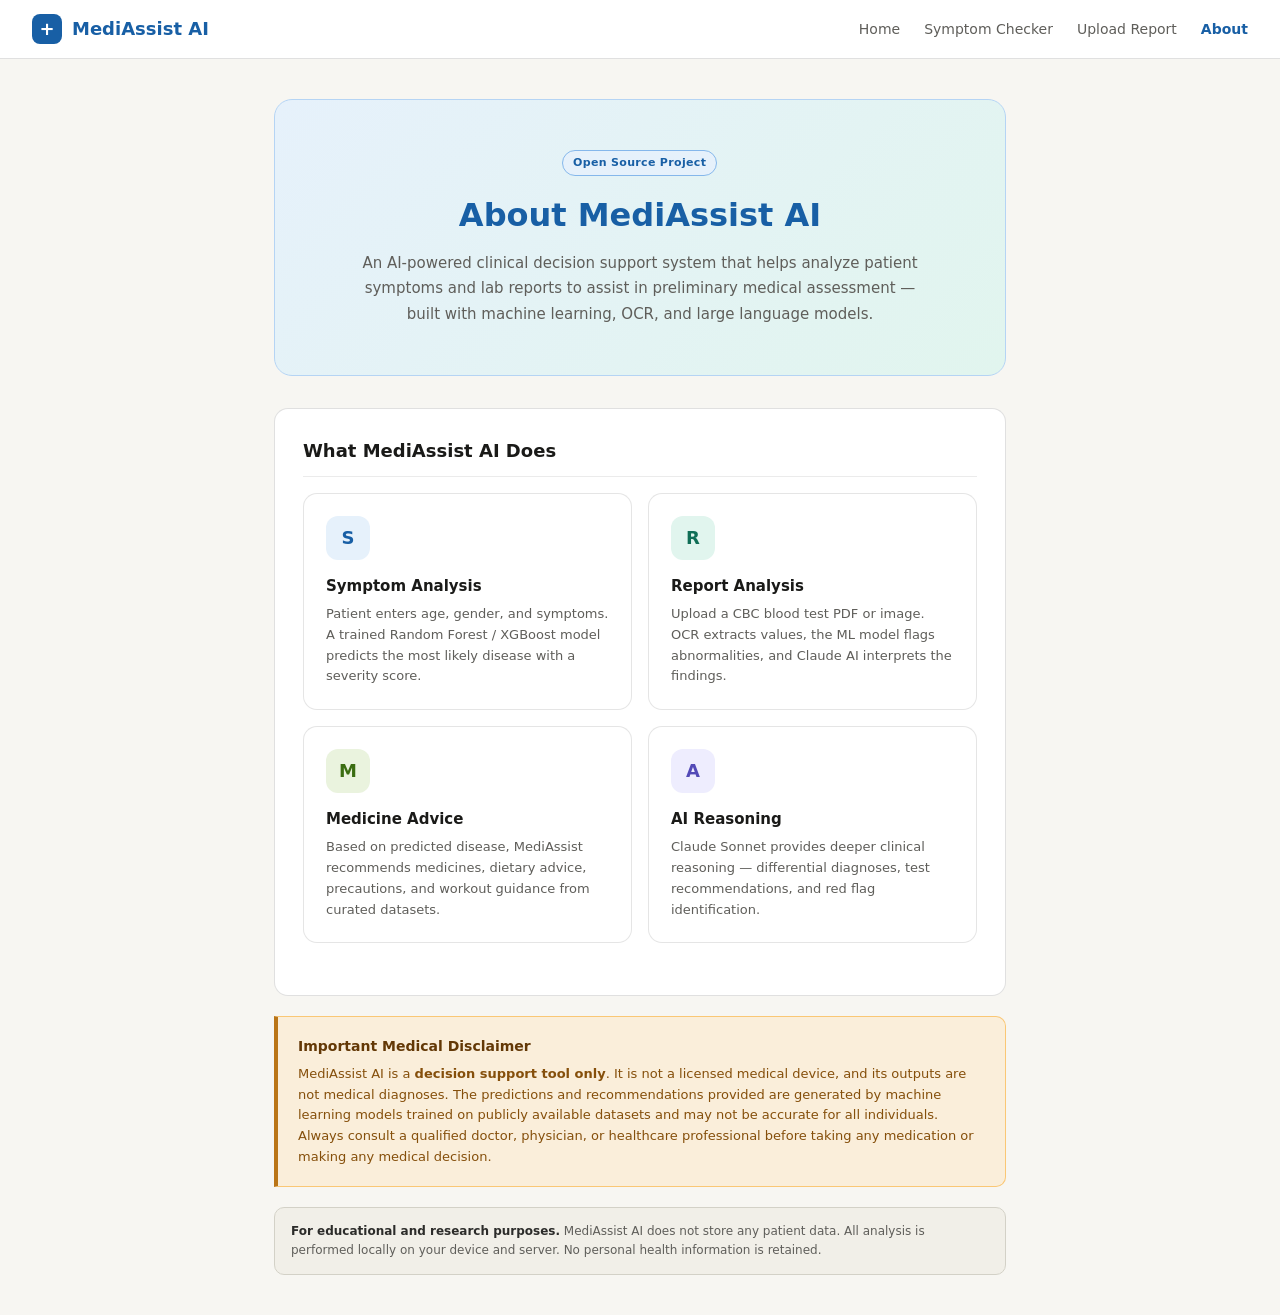
==== frontend/about.html @ 74eca9a7 "clean initial commit" ====
<!DOCTYPE html>
<html lang="en">
<head>
  <meta charset="UTF-8">
  <meta name="viewport" content="width=device-width, initial-scale=1.0">
  <title>About — MediAssist AI</title>
  <link rel="stylesheet" href="css/style.css">
  <link rel="stylesheet" href="css/components.css">
  <link rel="stylesheet" href="css/animations.css">
  <style>
    .hero-about {
      background: linear-gradient(135deg, #E6F1FB 0%, #E1F5EE 100%);
      border-radius: 18px;
      padding: 48px 36px;
      text-align: center;
      margin-bottom: 32px;
      border: 0.5px solid #B5D4F4;
    }
    .hero-about h1 { font-size: 32px; font-weight: 700; color: #185FA5; margin-bottom: 10px; }
    .hero-about p  { font-size: 15px; color: #5F5E5A; max-width: 560px; margin: 0 auto; line-height: 1.7; }
    .tech-stack {
      display: flex;
      flex-wrap: wrap;
      gap: 8px;
      margin-top: 12px;
    }
    .tech-pill {
      padding: 5px 14px;
      border-radius: 20px;
      font-size: 12px;
      font-weight: 500;
      border: 0.5px solid;
    }
    .pill-blue   { background: #E6F1FB; color: #185FA5; border-color: #85B7EB; }
    .pill-green  { background: #EAF3DE; color: #3B6D11; border-color: #97C459; }
    .pill-teal   { background: #E1F5EE; color: #0F6E56; border-color: #5DCAA5; }
    .pill-amber  { background: #FAEEDA; color: #854F0B; border-color: #FAC775; }
    .pill-purple { background: #EEEDFE; color: #534AB7; border-color: #AFA9EC; }
    .section-heading {
      font-size: 18px;
      font-weight: 700;
      color: #1a1a18;
      margin-bottom: 16px;
      padding-bottom: 10px;
      border-bottom: 0.5px solid rgba(0,0,0,0.08);
    }
    .flow-step {
      display: flex;
      gap: 16px;
      align-items: flex-start;
      padding: 16px 0;
      border-bottom: 0.5px solid rgba(0,0,0,0.06);
    }
    .flow-step:last-child { border-bottom: none; }
    .flow-num {
      width: 32px;
      height: 32px;
      border-radius: 50%;
      background: #185FA5;
      color: #fff;
      display: flex;
      align-items: center;
      justify-content: center;
      font-size: 13px;
      font-weight: 700;
      flex-shrink: 0;
    }
    .flow-content h4 { font-size: 14px; font-weight: 600; margin-bottom: 3px; color: #1a1a18; }
    .flow-content p  { font-size: 13px; color: #5F5E5A; line-height: 1.5; }
    .dataset-row {
      display: flex;
      align-items: center;
      justify-content: space-between;
      padding: 10px 0;
      border-bottom: 0.5px solid rgba(0,0,0,0.06);
      font-size: 13px;
    }
    .dataset-row:last-child { border-bottom: none; }
    .dataset-name { font-weight: 500; color: #1a1a18; }
    .dataset-use  { color: #5F5E5A; }
    .warning-banner {
      background: #FAEEDA;
      border: 0.5px solid #FAC775;
      border-left: 4px solid #BA7517;
      border-radius: 0 10px 10px 0;
      padding: 18px 20px;
      margin-bottom: 16px;
    }
    .warning-banner h4 { font-size: 14px; font-weight: 600; color: #633806; margin-bottom: 6px; }
    .warning-banner p  { font-size: 13px; color: #854F0B; line-height: 1.6; }
    @media (max-width: 540px) {
      .hero-about { padding: 32px 20px; }
      .hero-about h1 { font-size: 24px; }
    }
  </style>
</head>
<body>

  <!-- NAVBAR -->
  <nav class="navbar">
    <div class="nav-brand">
      <span class="brand-icon">+</span>
      <span class="brand-name">MediAssist AI</span>
    </div>
    <div class="nav-links">
      <a href="index.html">Home</a>
      <a href="symptom_checker.html">Symptom Checker</a>
      <a href="report_upload.html">Upload Report</a>
      <a href="about.html" class="active">About</a>
    </div>
  </nav>

  <div class="page-container">

    <!-- HERO -->
    <div class="hero-about">
      <span class="badge badge-info" style="margin-bottom:14px">Open Source Project</span>
      <h1>About MediAssist AI</h1>
      <p>
        An AI-powered clinical decision support system that helps analyze patient symptoms
        and lab reports to assist in preliminary medical assessment — built with
        machine learning, OCR, and large language models.
      </p>
    </div>

    <!-- WHAT IT DOES -->
    <div class="card">
      <p class="section-heading">What MediAssist AI Does</p>
      <div class="info-grid">
        <div class="info-card">
          <div class="info-card-icon icon-blue" style="background:#E6F1FB;color:#185FA5">S</div>
          <h3>Symptom Analysis</h3>
          <p>Patient enters age, gender, and symptoms. A trained Random Forest / XGBoost model predicts the most likely disease with a severity score.</p>
        </div>
        <div class="info-card">
          <div class="info-card-icon icon-teal" style="background:#E1F5EE;color:#0F6E56">R</div>
          <h3>Report Analysis</h3>
          <p>Upload a CBC blood test PDF or image. OCR extracts values, the ML model flags abnormalities, and Claude AI interprets the findings.</p>
        </div>
        <div class="info-card">
          <div class="info-card-icon icon-green" style="background:#EAF3DE;color:#3B6D11">M</div>
          <h3>Medicine Advice</h3>
          <p>Based on predicted disease, MediAssist recommends medicines, dietary advice, precautions, and workout guidance from curated datasets.</p>
        </div>
        <div class="info-card">
          <div class="info-card-icon icon-purple" style="background:#EEEDFE;color:#534AB7">A</div>
          <h3>AI Reasoning</h3>
          <p>Claude Sonnet provides deeper clinical reasoning — differential diagnoses, test recommendations, and red flag identification.</p>
        </div>
      </div>
    </div>

    <!-- MEDICAL DISCLAIMER -->
    <div class="warning-banner">
      <h4>Important Medical Disclaimer</h4>
      <p>
        MediAssist AI is a <strong>decision support tool only</strong>. It is not a licensed medical device,
        and its outputs are not medical diagnoses. The predictions and recommendations provided are
        generated by machine learning models trained on publicly available datasets and may not be
        accurate for all individuals. Always consult a qualified doctor, physician, or healthcare
        professional before taking any medication or making any medical decision.
      </p>
    </div>

    <div class="disclaimer-box">
      <strong>For educational and research purposes.</strong> MediAssist AI does not store any patient data.
      All analysis is performed locally on your device and server. No personal health information is retained.
    </div>

  </div>

  <script src="js/utils.js"></script>

</body>
</html>
---- frontend/css/style.css ----
*, *::before, *::after { box-sizing: border-box; margin: 0; padding: 0; }

:root {
  --primary:   #185FA5;
  --primary-light: #E6F1FB;
  --teal:      #0F6E56;
  --teal-light:#E1F5EE;
  --green:     #3B6D11;
  --green-light:#EAF3DE;
  --danger:    #A32D2D;
  --warning:   #BA7517;
  --text:      #1a1a18;
  --text-muted:#5f5e5a;
  --border:    rgba(0,0,0,0.12);
  --bg:        #ffffff;
  --bg-secondary: #f7f6f2;
  --radius:    10px;
  --radius-lg: 14px;
}

.nav-links a.active {
  color: var(--primary);
  font-weight: 600;
}

body { font-family: system-ui, -apple-system, sans-serif; color: var(--text); background: var(--bg-secondary); line-height: 1.6; }

/* NAVBAR */
.navbar { display:flex; align-items:center; justify-content:space-between; padding: 14px 32px; background: var(--bg); border-bottom: 0.5px solid var(--border); }
.nav-brand { display:flex; align-items:center; gap:10px; font-size:18px; font-weight:600; color:var(--primary); }
.brand-icon { background:var(--primary); color:#fff; width:30px; height:30px; border-radius:8px; display:flex; align-items:center; justify-content:center; font-size:18px; font-weight:700; }
.nav-links { display:flex; gap:24px; }
.nav-links a { text-decoration:none; color:var(--text-muted); font-size:14px; transition:color .2s; }
.nav-links a:hover { color:var(--primary); }

/* HERO */
.hero { max-width:1100px; margin:0 auto; padding:60px 32px; }
.hero-content { text-align:center; margin-bottom:48px; }
.hero-badge { background:var(--primary-light); color:var(--primary); font-size:12px; font-weight:600; padding:4px 14px; border-radius:20px; letter-spacing:.04em; }
.hero-content h1 { font-size:42px; font-weight:700; margin:16px 0 12px; color:var(--primary); }
.hero-sub { font-size:18px; color:var(--text-muted); margin-bottom:32px; line-height:1.7; }
.hero-actions { display:flex; gap:14px; justify-content:center; margin-bottom:16px; }
.disclaimer-note { font-size:12px; color:var(--text-muted); }

/* BUTTONS */
.btn { padding:12px 28px; border-radius:var(--radius); font-size:15px; font-weight:500; cursor:pointer; text-decoration:none; transition:all .2s; display:inline-block; }
.btn-primary { background:var(--primary); color:#fff; border:none; }
.btn-primary:hover { background:#0c447c; }
.btn-outline { background:transparent; color:var(--primary); border:1.5px solid var(--primary); }
.btn-outline:hover { background:var(--primary-light); }

/* FEATURE CARDS */
.feature-cards { display:grid; grid-template-columns: repeat(auto-fit, minmax(280px,1fr)); gap:20px; }
.feature-card { background:var(--bg); border:0.5px solid var(--border); border-radius:var(--radius-lg); padding:24px; }
.feature-icon { width:44px; height:44px; border-radius:10px; display:flex; align-items:center; justify-content:center; font-size:20px; font-weight:700; margin-bottom:14px; }
.feature-icon.teal  { background:var(--teal-light);  color:var(--teal); }
.feature-icon.blue  { background:var(--primary-light); color:var(--primary); }
.feature-icon.green { background:var(--green-light); color:var(--green); }
.feature-card h3 { font-size:16px; font-weight:600; margin-bottom:6px; }
.feature-card p  { font-size:14px; color:var(--text-muted); }

/* FORM STYLES */
.page-container { max-width:780px; margin:0 auto; padding:40px 24px; }
.page-title { font-size:26px; font-weight:700; color:var(--primary); margin-bottom:6px; }
.page-sub { font-size:14px; color:var(--text-muted); margin-bottom:32px; }
.card { background:var(--bg); border:0.5px solid var(--border); border-radius:var(--radius-lg); padding:28px; margin-bottom:20px; }
.form-group { margin-bottom:20px; }
.form-group label { display:block; font-size:14px; font-weight:500; margin-bottom:6px; }
.form-control { width:100%; padding:10px 14px; border:0.5px solid var(--border); border-radius:var(--radius); font-size:14px; background:var(--bg); color:var(--text); }
.form-control:focus { outline:none; border-color:var(--primary); box-shadow:0 0 0 3px rgba(24,95,165,0.1); }

/* SYMPTOM TAGS */
.symptom-tags { display:flex; flex-wrap:wrap; gap:8px; margin-top:8px; }
.symptom-tag { padding:6px 14px; border-radius:20px; border:0.5px solid var(--border); font-size:13px; cursor:pointer; background:var(--bg); color:var(--text-muted); transition:all .15s; }
.symptom-tag.selected { background:var(--primary); color:#fff; border-color:var(--primary); }
.symptom-tag:hover:not(.selected) { border-color:var(--primary); color:var(--primary); }

/* LOADING */
.loading-overlay { display:none; text-align:center; padding:40px; }
.loading-overlay.active { display:block; }
.spinner { width:40px; height:40px; border:3px solid var(--border); border-top-color:var(--primary); border-radius:50%; animation:spin .8s linear infinite; margin:0 auto 16px; }
@keyframes spin { to { transform:rotate(360deg); } }
---- frontend/css/components.css ----
/* ═══════════════════════════════════════════
   MediAssist AI — components.css
   Reusable UI components
═══════════════════════════════════════════ */

/* ── BADGES / STATUS PILLS ─────────────────── */
.badge {
  display: inline-flex;
  align-items: center;
  gap: 4px;
  padding: 3px 10px;
  border-radius: 20px;
  font-size: 11px;
  font-weight: 600;
  letter-spacing: 0.03em;
  white-space: nowrap;
}
.badge-high    { background: #FCEBEB; color: #A32D2D; border: 0.5px solid #F09595; }
.badge-medium  { background: #FAEEDA; color: #854F0B; border: 0.5px solid #FAC775; }
.badge-low     { background: #EAF3DE; color: #3B6D11; border: 0.5px solid #97C459; }
.badge-info    { background: #E6F1FB; color: #185FA5; border: 0.5px solid #85B7EB; }
.badge-neutral { background: #F1EFE8; color: #5F5E5A; border: 0.5px solid #B4B2A9; }
.badge-success { background: #E1F5EE; color: #0F6E56; border: 0.5px solid #5DCAA5; }

/* ── ALERT BOXES ───────────────────────────── */
.alert {
  padding: 14px 16px;
  border-radius: 10px;
  font-size: 14px;
  display: flex;
  align-items: flex-start;
  gap: 10px;
  margin-bottom: 16px;
}
.alert-icon { font-size: 16px; flex-shrink: 0; margin-top: 1px; }
.alert-danger  { background: #FCEBEB; border: 0.5px solid #F7C1C1; color: #791F1F; }
.alert-warning { background: #FAEEDA; border: 0.5px solid #FAC775; color: #633806; }
.alert-success { background: #E1F5EE; border: 0.5px solid #9FE1CB; color: #085041; }
.alert-info    { background: #E6F1FB; border: 0.5px solid #B5D4F4; color: #0C447C; }

/* ── RESULT CARDS ──────────────────────────── */
.result-card {
  background: #ffffff;
  border: 0.5px solid rgba(0,0,0,0.1);
  border-radius: 14px;
  padding: 22px 24px;
  margin-bottom: 16px;
}
.result-card-header {
  display: flex;
  align-items: center;
  justify-content: space-between;
  margin-bottom: 16px;
  padding-bottom: 12px;
  border-bottom: 0.5px solid rgba(0,0,0,0.08);
}
.result-card-title {
  font-size: 15px;
  font-weight: 600;
  color: #185FA5;
  display: flex;
  align-items: center;
  gap: 8px;
}
.result-card-icon {
  width: 28px;
  height: 28px;
  border-radius: 7px;
  display: flex;
  align-items: center;
  justify-content: center;
  font-size: 13px;
  font-weight: 700;
}
.icon-blue   { background: #E6F1FB; color: #185FA5; }
.icon-teal   { background: #E1F5EE; color: #0F6E56; }
.icon-green  { background: #EAF3DE; color: #3B6D11; }
.icon-amber  { background: #FAEEDA; color: #854F0B; }
.icon-red    { background: #FCEBEB; color: #A32D2D; }
.icon-purple { background: #EEEDFE; color: #534AB7; }

/* ── LIST ITEMS ────────────────────────────── */
.result-list {
  list-style: none;
  padding: 0;
  margin: 0;
}
.result-list li {
  padding: 8px 0;
  font-size: 14px;
  color: #2C2C2A;
  border-bottom: 0.5px solid rgba(0,0,0,0.06);
  display: flex;
  align-items: flex-start;
  gap: 8px;
  line-height: 1.5;
}
.result-list li:last-child { border-bottom: none; }
.list-dot {
  width: 6px;
  height: 6px;
  border-radius: 50%;
  background: #185FA5;
  flex-shrink: 0;
  margin-top: 6px;
}
.list-dot.teal   { background: #0F6E56; }
.list-dot.green  { background: #3B6D11; }
.list-dot.amber  { background: #854F0B; }
.list-dot.red    { background: #A32D2D; }

/* ── DISEASE PREDICTION CARD ───────────────── */
.prediction-main {
  display: flex;
  align-items: center;
  justify-content: space-between;
  background: linear-gradient(135deg, #E6F1FB 0%, #EAF3DE 100%);
  border-radius: 12px;
  padding: 18px 20px;
  margin-bottom: 14px;
  border: 0.5px solid #B5D4F4;
}
.prediction-name {
  font-size: 22px;
  font-weight: 700;
  color: #185FA5;
}
.prediction-score {
  text-align: right;
}
.prediction-score .score-num {
  font-size: 28px;
  font-weight: 700;
  color: #0F6E56;
}
.prediction-score .score-label {
  font-size: 11px;
  color: #5F5E5A;
}

/* ── TOP-3 CONFIDENCE BARS ─────────────────── */
.confidence-list { margin-top: 8px; }
.confidence-item {
  display: flex;
  align-items: center;
  gap: 10px;
  margin-bottom: 8px;
  font-size: 13px;
}
.confidence-label { width: 160px; flex-shrink: 0; color: #2C2C2A; }
.confidence-bar-track {
  flex: 1;
  height: 6px;
  background: rgba(0,0,0,0.08);
  border-radius: 3px;
  overflow: hidden;
}
.confidence-bar-fill {
  height: 100%;
  border-radius: 3px;
  background: #185FA5;
  transition: width 1s ease;
}
.confidence-pct { width: 40px; text-align: right; color: #5F5E5A; font-size: 12px; }

/* ── CBC PARAMETER TABLE ───────────────────── */
.cbc-table {
  width: 100%;
  border-collapse: collapse;
  font-size: 13px;
}
.cbc-table th {
  text-align: left;
  padding: 8px 12px;
  background: #F1EFE8;
  color: #5F5E5A;
  font-weight: 500;
  font-size: 12px;
  text-transform: uppercase;
  letter-spacing: 0.04em;
}
.cbc-table th:first-child { border-radius: 8px 0 0 8px; }
.cbc-table th:last-child  { border-radius: 0 8px 8px 0; }
.cbc-table td {
  padding: 10px 12px;
  border-bottom: 0.5px solid rgba(0,0,0,0.06);
  color: #2C2C2A;
}
.cbc-table tr:last-child td { border-bottom: none; }
.cbc-status-high   { color: #A32D2D; font-weight: 600; }
.cbc-status-low    { color: #854F0B; font-weight: 600; }
.cbc-status-normal { color: #0F6E56; }

/* ── STEP INDICATOR ────────────────────────── */
.step-indicator {
  display: flex;
  align-items: center;
  margin-bottom: 32px;
}
.step {
  display: flex;
  align-items: center;
  gap: 8px;
  flex: 1;
}
.step-circle {
  width: 30px;
  height: 30px;
  border-radius: 50%;
  border: 2px solid rgba(0,0,0,0.12);
  display: flex;
  align-items: center;
  justify-content: center;
  font-size: 13px;
  font-weight: 600;
  color: #B4B2A9;
  flex-shrink: 0;
  transition: all 0.3s;
}
.step-circle.active {
  background: #185FA5;
  border-color: #185FA5;
  color: #fff;
}
.step-circle.done {
  background: #0F6E56;
  border-color: #0F6E56;
  color: #fff;
}
.step-label { font-size: 12px; color: #B4B2A9; font-weight: 500; }
.step-label.active { color: #185FA5; }
.step-label.done   { color: #0F6E56; }
.step-line {
  flex: 1;
  height: 1px;
  background: rgba(0,0,0,0.1);
  margin: 0 8px;
}

/* ── FILE UPLOAD ZONE ──────────────────────── */
.upload-zone {
  border: 2px dashed rgba(0,0,0,0.15);
  border-radius: 14px;
  padding: 48px 24px;
  text-align: center;
  cursor: pointer;
  transition: all 0.25s;
  background: #fafafa;
  position: relative;
}
.upload-zone:hover,
.upload-zone.dragover {
  border-color: #185FA5;
  background: #E6F1FB;
}
.upload-zone.has-file {
  border-color: #0F6E56;
  background: #E1F5EE;
}
.upload-icon {
  width: 56px;
  height: 56px;
  border-radius: 14px;
  background: #E6F1FB;
  margin: 0 auto 16px;
  display: flex;
  align-items: center;
  justify-content: center;
}
.upload-icon svg { width: 26px; height: 26px; stroke: #185FA5; fill: none; stroke-width: 1.8; }
.upload-title    { font-size: 16px; font-weight: 600; color: #1a1a18; margin-bottom: 6px; }
.upload-sub      { font-size: 13px; color: #5F5E5A; margin-bottom: 16px; }
.upload-formats  { font-size: 11px; color: #B4B2A9; }
.upload-btn {
  display: inline-block;
  padding: 8px 20px;
  background: #185FA5;
  color: #fff;
  border-radius: 8px;
  font-size: 13px;
  font-weight: 500;
  margin-bottom: 12px;
  cursor: pointer;
  transition: background 0.2s;
}
.upload-btn:hover { background: #0c447c; }
.upload-hidden { display: none; }

/* ── FILE PREVIEW ──────────────────────────── */
.file-preview {
  display: none;
  align-items: center;
  gap: 12px;
  background: #fff;
  border: 0.5px solid rgba(0,0,0,0.1);
  border-radius: 10px;
  padding: 12px 16px;
  margin-top: 16px;
}
.file-preview.visible { display: flex; }
.file-preview-icon {
  width: 38px;
  height: 38px;
  border-radius: 8px;
  background: #FAEEDA;
  display: flex;
  align-items: center;
  justify-content: center;
  font-size: 18px;
  flex-shrink: 0;
}
.file-preview-info { flex: 1; }
.file-preview-name { font-size: 13px; font-weight: 500; color: #1a1a18; }
.file-preview-size { font-size: 12px; color: #5F5E5A; }
.file-remove {
  background: none;
  border: none;
  cursor: pointer;
  color: #B4B2A9;
  font-size: 18px;
  padding: 4px;
  border-radius: 4px;
  transition: color 0.2s;
}
.file-remove:hover { color: #A32D2D; }

/* ── DISCLAIMER BOX ────────────────────────── */
.disclaimer-box {
  background: #F1EFE8;
  border: 0.5px solid #D3D1C7;
  border-radius: 10px;
  padding: 14px 16px;
  font-size: 12px;
  color: #5F5E5A;
  line-height: 1.6;
  margin-top: 20px;
}
.disclaimer-box strong { color: #2C2C2A; }

/* ── PROGRESS BAR ──────────────────────────── */
.progress-bar-track {
  width: 100%;
  height: 4px;
  background: rgba(0,0,0,0.08);
  border-radius: 2px;
  overflow: hidden;
  margin-top: 8px;
}
.progress-bar-fill {
  height: 100%;
  background: #185FA5;
  border-radius: 2px;
  transition: width 0.4s ease;
}

/* ── TEAM / INFO CARDS (About page) ────────── */
.info-grid {
  display: grid;
  grid-template-columns: repeat(auto-fit, minmax(240px, 1fr));
  gap: 16px;
  margin-bottom: 24px;
}
.info-card {
  background: #fff;
  border: 0.5px solid rgba(0,0,0,0.1);
  border-radius: 14px;
  padding: 22px;
}
.info-card-icon {
  width: 44px;
  height: 44px;
  border-radius: 12px;
  display: flex;
  align-items: center;
  justify-content: center;
  font-size: 18px;
  font-weight: 700;
  margin-bottom: 14px;
}
.info-card h3 { font-size: 15px; font-weight: 600; margin-bottom: 6px; color: #1a1a18; }
.info-card p  { font-size: 13px; color: #5F5E5A; line-height: 1.6; }

/* ── DIVIDER ───────────────────────────────── */
.divider {
  border: none;
  border-top: 0.5px solid rgba(0,0,0,0.08);
  margin: 24px 0;
}

/* ── SKELETON LOADER ───────────────────────── */
.skeleton {
  background: linear-gradient(90deg, #f0ede8 25%, #e8e5e0 50%, #f0ede8 75%);
  background-size: 200% 100%;
  animation: shimmer 1.4s infinite;
  border-radius: 6px;
}
@keyframes shimmer {
  0%   { background-position: 200% 0; }
  100% { background-position: -200% 0; }
}

/* ── TOOLTIP ───────────────────────────────── */
.tooltip-wrap { position: relative; display: inline-block; }
.tooltip-wrap .tooltip-text {
  visibility: hidden;
  opacity: 0;
  background: #2C2C2A;
  color: #fff;
  font-size: 12px;
  padding: 5px 10px;
  border-radius: 6px;
  position: absolute;
  bottom: 130%;
  left: 50%;
  transform: translateX(-50%);
  white-space: nowrap;
  transition: opacity 0.2s;
  pointer-events: none;
  z-index: 10;
}
.tooltip-wrap:hover .tooltip-text {
  visibility: visible;
  opacity: 1;
}

/* ── RESPONSIVE ────────────────────────────── */
@media (max-width: 600px) {
  .prediction-main { flex-direction: column; gap: 12px; align-items: flex-start; }
  .step-label { display: none; }
  .info-grid { grid-template-columns: 1fr; }
}

.footer {
  text-align: center;
  padding: 16px;
  font-size: 12px;
  color: var(--text-muted);
  background: var(--bg);
  border-top: 0.5px solid var(--border);
  margin-top: 20px;
}
---- frontend/css/animations.css ----
/* ═══════════════════════════════════════════
   MediAssist AI — animations.css
   All keyframes, transitions & motion effects
═══════════════════════════════════════════ */

/* ── PAGE ENTRY ANIMATIONS ──────────────────────────────── */

@keyframes fadeIn {
  from { opacity: 0; }
  to   { opacity: 1; }
}

@keyframes fadeInUp {
  from { opacity: 0; transform: translateY(20px); }
  to   { opacity: 1; transform: translateY(0); }
}

@keyframes fadeInDown {
  from { opacity: 0; transform: translateY(-20px); }
  to   { opacity: 1; transform: translateY(0); }
}

@keyframes fadeInLeft {
  from { opacity: 0; transform: translateX(-20px); }
  to   { opacity: 1; transform: translateX(0); }
}

@keyframes fadeInRight {
  from { opacity: 0; transform: translateX(20px); }
  to   { opacity: 1; transform: translateX(0); }
}

@keyframes scaleIn {
  from { opacity: 0; transform: scale(0.92); }
  to   { opacity: 1; transform: scale(1); }
}

/* ── UTILITY ANIMATION CLASSES ──────────────────────────── */

.anim-fade-in {
  animation: fadeIn 0.4s ease forwards;
}

.anim-fade-up {
  animation: fadeInUp 0.45s ease forwards;
}

.anim-fade-down {
  animation: fadeInDown 0.45s ease forwards;
}

.anim-scale-in {
  animation: scaleIn 0.35s ease forwards;
}

/* Staggered children — add to parent, children animate one by one */
.stagger-children > * {
  opacity: 0;
  animation: fadeInUp 0.4s ease forwards;
}
.stagger-children > *:nth-child(1) { animation-delay: 0.05s; }
.stagger-children > *:nth-child(2) { animation-delay: 0.12s; }
.stagger-children > *:nth-child(3) { animation-delay: 0.19s; }
.stagger-children > *:nth-child(4) { animation-delay: 0.26s; }
.stagger-children > *:nth-child(5) { animation-delay: 0.33s; }
.stagger-children > *:nth-child(6) { animation-delay: 0.40s; }

/* ── PAGE LOAD — auto animate main content ──────────────── */

.page-container {
  animation: fadeInUp 0.5s ease forwards;
}

.navbar {
  animation: fadeInDown 0.4s ease forwards;
}

.card {
  animation: fadeInUp 0.4s ease forwards;
}

/* ── LOADING SPINNER ────────────────────────────────────── */

@keyframes spin {
  to { transform: rotate(360deg); }
}

.spinner {
  width: 40px;
  height: 40px;
  border: 3px solid rgba(0,0,0,0.08);
  border-top-color: #185FA5;
  border-radius: 50%;
  animation: spin 0.75s linear infinite;
}

/* ── PULSE — for live/processing indicators ─────────────── */

@keyframes pulse {
  0%, 100% { opacity: 1;   transform: scale(1); }
  50%       { opacity: 0.5; transform: scale(0.95); }
}

@keyframes pulseDot {
  0%, 100% { transform: scale(1);    opacity: 1; }
  50%       { transform: scale(1.4); opacity: 0.6; }
}

.pulse {
  animation: pulse 2s ease-in-out infinite;
}

/* Live status dot (e.g. "AI is thinking…") */
.status-dot {
  display: inline-block;
  width: 8px;
  height: 8px;
  border-radius: 50%;
  background: #0F6E56;
  animation: pulseDot 1.2s ease-in-out infinite;
  margin-right: 6px;
  vertical-align: middle;
}
.status-dot.blue   { background: #185FA5; }
.status-dot.red    { background: #A32D2D; }
.status-dot.amber  { background: #BA7517; }

/* ── SKELETON SHIMMER ───────────────────────────────────── */

@keyframes shimmer {
  0%   { background-position: 200% 0; }
  100% { background-position: -200% 0; }
}

.skeleton {
  background: linear-gradient(
    90deg,
    #f0ede8 25%,
    #e4e1dc 50%,
    #f0ede8 75%
  );
  background-size: 200% 100%;
  animation: shimmer 1.5s infinite;
  border-radius: 6px;
  color: transparent;
  user-select: none;
}

.skeleton-text {
  height: 14px;
  border-radius: 4px;
  margin-bottom: 8px;
}
.skeleton-text.w-full  { width: 100%; }
.skeleton-text.w-3-4   { width: 75%; }
.skeleton-text.w-1-2   { width: 50%; }
.skeleton-text.w-1-4   { width: 25%; }

.skeleton-card {
  height: 100px;
  border-radius: 14px;
  width: 100%;
}

/* ── CONFIDENCE BAR FILL ────────────────────────────────── */

@keyframes growWidth {
  from { width: 0; }
  to   { width: var(--target-width, 100%); }
}

.confidence-bar-fill {
  animation: growWidth 1s ease forwards;
  animation-delay: 0.3s;
  width: 0; /* start at 0 before animation */
}

/* ── RESULT CARDS — stagger on load ─────────────────────── */

.result-card {
  opacity: 0;
  animation: fadeInUp 0.45s ease forwards;
}

.result-card:nth-child(1) { animation-delay: 0.05s; }
.result-card:nth-child(2) { animation-delay: 0.12s; }
.result-card:nth-child(3) { animation-delay: 0.19s; }
.result-card:nth-child(4) { animation-delay: 0.26s; }
.result-card:nth-child(5) { animation-delay: 0.33s; }
.result-card:nth-child(6) { animation-delay: 0.40s; }

/* ── BUTTON MICRO-INTERACTIONS ──────────────────────────── */

.btn {
  transition: transform 0.15s ease, box-shadow 0.15s ease, background 0.2s ease;
}
.btn:hover:not(:disabled) {
  transform: translateY(-1px);
}
.btn:active:not(:disabled) {
  transform: translateY(0) scale(0.98);
}
.btn:disabled {
  opacity: 0.6;
  cursor: not-allowed;
}

/* ── SYMPTOM TAG MICRO-INTERACTIONS ─────────────────────── */

.symptom-tag {
  transition: all 0.15s ease;
}
.symptom-tag:hover {
  transform: translateY(-1px);
}
.symptom-tag.selected {
  animation: scaleIn 0.2s ease forwards;
}

/* ── UPLOAD ZONE INTERACTIONS ───────────────────────────── */

.upload-zone {
  transition: border-color 0.2s ease, background 0.2s ease, transform 0.15s ease;
}
.upload-zone:hover {
  transform: translateY(-1px);
}
.upload-zone.dragover {
  transform: scale(1.01);
}
.upload-zone.has-file {
  animation: scaleIn 0.25s ease forwards;
}

/* ── CARD HOVER LIFT ────────────────────────────────────── */

.feature-card {
  transition: transform 0.2s ease, box-shadow 0.2s ease;
}
.feature-card:hover {
  transform: translateY(-3px);
  box-shadow: 0 8px 24px rgba(0, 0, 0, 0.08);
}

.info-card {
  transition: transform 0.2s ease, box-shadow 0.2s ease;
}
.info-card:hover {
  transform: translateY(-3px);
  box-shadow: 0 8px 24px rgba(0, 0, 0, 0.08);
}

/* ── NAVBAR LINK UNDERLINE SLIDE ────────────────────────── */

.nav-links a {
  position: relative;
  transition: color 0.2s;
}
.nav-links a::after {
  content: "";
  position: absolute;
  bottom: -3px;
  left: 0;
  width: 0;
  height: 1.5px;
  background: #185FA5;
  transition: width 0.25s ease;
  border-radius: 2px;
}
.nav-links a:hover::after {
  width: 100%;
}

/* ── STEP CIRCLE TRANSITION ─────────────────────────────── */

.step-circle {
  transition: background 0.3s ease, border-color 0.3s ease, color 0.3s ease;
}

/* ── FORM FOCUS ANIMATIONS ──────────────────────────────── */

.form-control {
  transition: border-color 0.2s ease, box-shadow 0.2s ease;
}
.form-control:focus {
  animation: none; /* handled by CSS in style.css */
}

/* ── BADGE POP-IN ────────────────────────────────────────── */

@keyframes badgePop {
  0%   { transform: scale(0.7); opacity: 0; }
  70%  { transform: scale(1.1); }
  100% { transform: scale(1);   opacity: 1; }
}

.badge {
  animation: badgePop 0.3s ease forwards;
}

/* ── TOAST SLIDE-UP ─────────────────────────────────────── */

@keyframes slideUp {
  from { opacity: 0; transform: translateY(12px); }
  to   { opacity: 1; transform: translateY(0); }
}

@keyframes slideDown {
  from { opacity: 1; transform: translateY(0); }
  to   { opacity: 0; transform: translateY(12px); }
}

/* ── HERO SECTION ENTRANCE ───────────────────────────────── */

.hero-content {
  animation: fadeInUp 0.6s ease forwards;
}
.hero-content h1 {
  animation: fadeInUp 0.6s ease 0.1s both;
}
.hero-content .hero-sub {
  animation: fadeInUp 0.6s ease 0.2s both;
}
.hero-actions {
  animation: fadeInUp 0.6s ease 0.3s both;
}
.feature-cards {
  animation: fadeInUp 0.6s ease 0.4s both;
}

/* ── HERO ABOUT PAGE ─────────────────────────────────────── */

.hero-about {
  animation: scaleIn 0.5s ease forwards;
}

/* ── PREDICTION CARD HIGHLIGHT ───────────────────────────── */

@keyframes highlightPulse {
  0%   { box-shadow: 0 0 0 0 rgba(24, 95, 165, 0.25); }
  70%  { box-shadow: 0 0 0 10px rgba(24, 95, 165, 0); }
  100% { box-shadow: 0 0 0 0 rgba(24, 95, 165, 0); }
}

.prediction-main {
  animation: fadeIn 0.5s ease forwards, highlightPulse 1.2s ease 0.6s;
}

/* ── REDUCED MOTION — accessibility ─────────────────────── */

@media (prefers-reduced-motion: reduce) {
  *,
  *::before,
  *::after {
    animation-duration: 0.01ms !important;
    animation-iteration-count: 1 !important;
    transition-duration: 0.01ms !important;
  }
}
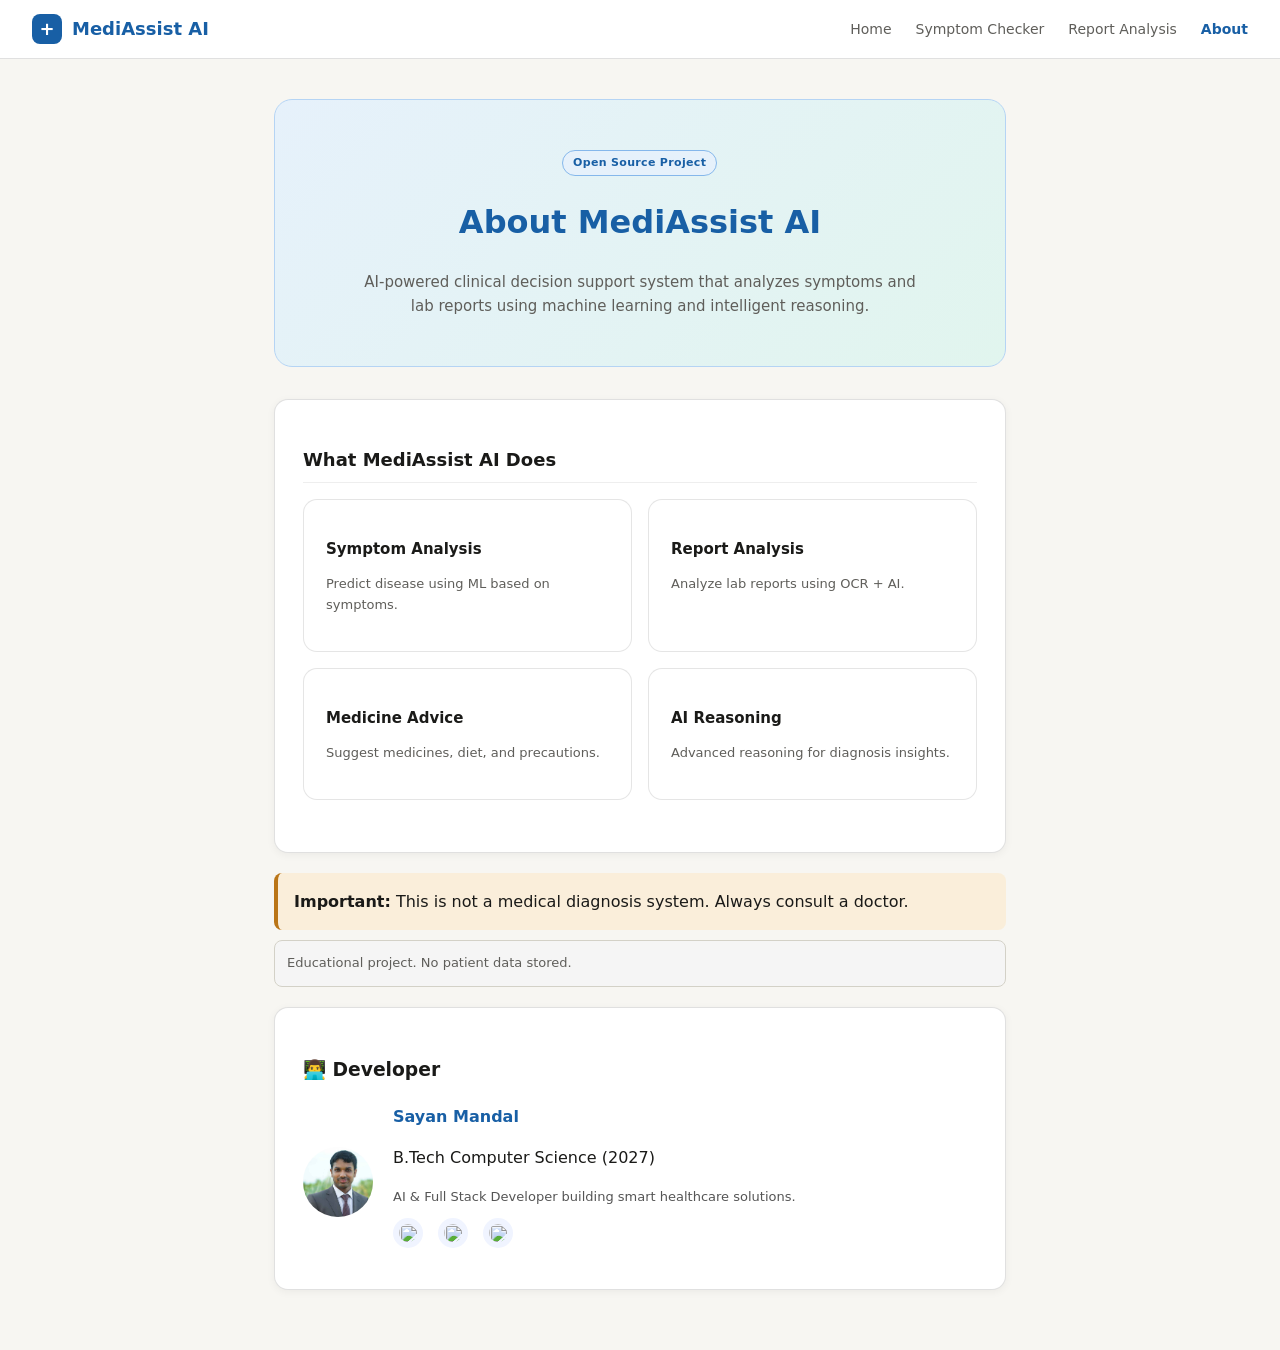
==== commit c5e2d442: "update the project and fix the issue" ====
--- a/frontend/about.html
+++ b/frontend/about.html
@@ -4,9 +4,11 @@
   <meta charset="UTF-8">
   <meta name="viewport" content="width=device-width, initial-scale=1.0">
   <title>About — MediAssist AI</title>
+
   <link rel="stylesheet" href="css/style.css">
   <link rel="stylesheet" href="css/components.css">
   <link rel="stylesheet" href="css/animations.css">
+
   <style>
     .hero-about {
       background: linear-gradient(135deg, #E6F1FB 0%, #E1F5EE 100%);
@@ -16,160 +18,204 @@
       margin-bottom: 32px;
       border: 0.5px solid #B5D4F4;
     }
-    .hero-about h1 { font-size: 32px; font-weight: 700; color: #185FA5; margin-bottom: 10px; }
-    .hero-about p  { font-size: 15px; color: #5F5E5A; max-width: 560px; margin: 0 auto; line-height: 1.7; }
-    .tech-stack {
-      display: flex;
-      flex-wrap: wrap;
-      gap: 8px;
-      margin-top: 12px;
-    }
-    .tech-pill {
-      padding: 5px 14px;
-      border-radius: 20px;
-      font-size: 12px;
-      font-weight: 500;
-      border: 0.5px solid;
-    }
-    .pill-blue   { background: #E6F1FB; color: #185FA5; border-color: #85B7EB; }
-    .pill-green  { background: #EAF3DE; color: #3B6D11; border-color: #97C459; }
-    .pill-teal   { background: #E1F5EE; color: #0F6E56; border-color: #5DCAA5; }
-    .pill-amber  { background: #FAEEDA; color: #854F0B; border-color: #FAC775; }
-    .pill-purple { background: #EEEDFE; color: #534AB7; border-color: #AFA9EC; }
+
+    .hero-about h1 {
+      font-size: 32px;
+      color: #185FA5;
+    }
+
+    .hero-about p {
+      font-size: 15px;
+      color: #5F5E5A;
+      max-width: 560px;
+      margin: auto;
+    }
+
     .section-heading {
       font-size: 18px;
       font-weight: 700;
-      color: #1a1a18;
       margin-bottom: 16px;
-      padding-bottom: 10px;
-      border-bottom: 0.5px solid rgba(0,0,0,0.08);
-    }
-    .flow-step {
+      border-bottom: 1px solid #eee;
+      padding-bottom: 8px;
+    }
+
+    /* 👨‍💻 Developer Section */
+    .developer-card {
       display: flex;
-      gap: 16px;
-      align-items: flex-start;
-      padding: 16px 0;
-      border-bottom: 0.5px solid rgba(0,0,0,0.06);
-    }
-    .flow-step:last-child { border-bottom: none; }
-    .flow-num {
-      width: 32px;
-      height: 32px;
+      align-items: center;
+      gap: 20px;
+      margin-top: 15px;
+    }
+
+    .dev-avatar {
+      width: 70px;
+      height: 70px;
+      background: #185FA5;
+      color: white;
       border-radius: 50%;
-      background: #185FA5;
-      color: #fff;
       display: flex;
       align-items: center;
       justify-content: center;
+      font-size: 26px;
+      font-weight: bold;
+    }
+
+    .dev-info h4 {
+      margin: 0;
+      color: #185FA5;
+    }
+
+    .dev-desc {
       font-size: 13px;
-      font-weight: 700;
-      flex-shrink: 0;
-    }
-    .flow-content h4 { font-size: 14px; font-weight: 600; margin-bottom: 3px; color: #1a1a18; }
-    .flow-content p  { font-size: 13px; color: #5F5E5A; line-height: 1.5; }
-    .dataset-row {
+      color: #555;
+      margin: 6px 0;
+    }
+
+    /* 🔥 ICON LINKS */
+    .dev-links-icons {
       display: flex;
-      align-items: center;
-      justify-content: space-between;
-      padding: 10px 0;
-      border-bottom: 0.5px solid rgba(0,0,0,0.06);
-      font-size: 13px;
-    }
-    .dataset-row:last-child { border-bottom: none; }
-    .dataset-name { font-weight: 500; color: #1a1a18; }
-    .dataset-use  { color: #5F5E5A; }
+      gap: 15px;
+      margin-top: 10px;
+    }
+
+    .dev-links-icons img {
+      width: 30px;
+      height: 30px;
+      padding: 6px;
+      border-radius: 50%;
+      background: #f0f4ff;
+      transition: 0.3s;
+      cursor: pointer;
+    }
+
+    .dev-links-icons img:hover {
+      transform: scale(1.2);
+      background: #e0e8ff;
+    }
+
     .warning-banner {
       background: #FAEEDA;
-      border: 0.5px solid #FAC775;
+      padding: 16px;
       border-left: 4px solid #BA7517;
-      border-radius: 0 10px 10px 0;
-      padding: 18px 20px;
-      margin-bottom: 16px;
-    }
-    .warning-banner h4 { font-size: 14px; font-weight: 600; color: #633806; margin-bottom: 6px; }
-    .warning-banner p  { font-size: 13px; color: #854F0B; line-height: 1.6; }
-    @media (max-width: 540px) {
-      .hero-about { padding: 32px 20px; }
-      .hero-about h1 { font-size: 24px; }
+      margin-top: 20px;
+      border-radius: 8px;
+    }
+
+    .disclaimer-box {
+      margin-top: 10px;
+      font-size: 13px;
+      background: #f5f5f5;
+      padding: 12px;
+      border-radius: 8px;
     }
   </style>
 </head>
+
 <body>
 
-  <!-- NAVBAR -->
-  <nav class="navbar">
-    <div class="nav-brand">
-      <span class="brand-icon">+</span>
-      <span class="brand-name">MediAssist AI</span>
+<!-- NAVBAR -->
+<nav class="navbar">
+  <div class="nav-brand">
+    <span class="brand-icon">+</span>
+    <span class="brand-name">MediAssist AI</span>
+  </div>
+  <div class="nav-links">
+    <a href="index.html">Home</a>
+    <a href="symptom_checker.html">Symptom Checker</a>
+    <a href="report_upload.html">Report Analysis</a>
+    <a href="about.html" class="active">About</a>
+  </div>
+</nav>
+
+<div class="page-container">
+
+  <!-- HERO -->
+  <div class="hero-about">
+    <span class="badge badge-info">Open Source Project</span>
+    <h1>About MediAssist AI</h1>
+    <p>
+      AI-powered clinical decision support system that analyzes symptoms and lab reports
+      using machine learning and intelligent reasoning.
+    </p>
+  </div>
+
+  <!-- FEATURES -->
+  <div class="card">
+    <p class="section-heading">What MediAssist AI Does</p>
+
+    <div class="info-grid">
+
+      <div class="info-card">
+        <h3>Symptom Analysis</h3>
+        <p>Predict disease using ML based on symptoms.</p>
+      </div>
+
+      <div class="info-card">
+        <h3>Report Analysis</h3>
+        <p>Analyze lab reports using OCR + AI.</p>
+      </div>
+
+      <div class="info-card">
+        <h3>Medicine Advice</h3>
+        <p>Suggest medicines, diet, and precautions.</p>
+      </div>
+
+      <div class="info-card">
+        <h3>AI Reasoning</h3>
+        <p>Advanced reasoning for diagnosis insights.</p>
+      </div>
+
     </div>
-    <div class="nav-links">
-      <a href="index.html">Home</a>
-      <a href="symptom_checker.html">Symptom Checker</a>
-      <a href="report_upload.html">Upload Report</a>
-      <a href="about.html" class="active">About</a>
+  </div>
+
+  <!-- DISCLAIMER -->
+  <div class="warning-banner">
+    <strong>Important:</strong> This is not a medical diagnosis system. Always consult a doctor.
+  </div>
+
+  <div class="disclaimer-box">
+    Educational project. No patient data stored.
+  </div>
+
+  <!-- 👨‍💻 DEVELOPER -->
+  <div class="card" style="margin-top:20px;">
+    <h3>👨‍💻 Developer</h3>
+
+    <div class="developer-card">
+
+       <img src="assets/Sayan.jpg" class="dev-avatar-img" alt="S">
+
+      <div class="dev-info">
+        <h4>Sayan Mandal</h4>
+        <p>B.Tech Computer Science (2027)</p>
+
+        <p class="dev-desc">
+          AI & Full Stack Developer building smart healthcare solutions.
+        </p>
+
+        <!-- 🔥 ICON LINKS -->
+        <div class="dev-links-icons">
+
+          <a href="https://github.com/codersayan0" target="_blank">
+            <img src="https://cdn-icons-png.flaticon.com/512/733/733553.png">
+          </a>
+
+          <a href="https://linkedin.com/in/codersayan" target="_blank">
+            <img src="https://cdn-icons-png.flaticon.com/512/3536/3536505.png">
+          </a>
+
+          <a href="mailto:sayanmadal6297@gmail.com">
+            <img src="https://cdn-icons-png.flaticon.com/512/732/732200.png">
+          </a>
+
+        </div>
+
+      </div>
+
     </div>
-  </nav>
-
-  <div class="page-container">
-
-    <!-- HERO -->
-    <div class="hero-about">
-      <span class="badge badge-info" style="margin-bottom:14px">Open Source Project</span>
-      <h1>About MediAssist AI</h1>
-      <p>
-        An AI-powered clinical decision support system that helps analyze patient symptoms
-        and lab reports to assist in preliminary medical assessment — built with
-        machine learning, OCR, and large language models.
-      </p>
-    </div>
-
-    <!-- WHAT IT DOES -->
-    <div class="card">
-      <p class="section-heading">What MediAssist AI Does</p>
-      <div class="info-grid">
-        <div class="info-card">
-          <div class="info-card-icon icon-blue" style="background:#E6F1FB;color:#185FA5">S</div>
-          <h3>Symptom Analysis</h3>
-          <p>Patient enters age, gender, and symptoms. A trained Random Forest / XGBoost model predicts the most likely disease with a severity score.</p>
-        </div>
-        <div class="info-card">
-          <div class="info-card-icon icon-teal" style="background:#E1F5EE;color:#0F6E56">R</div>
-          <h3>Report Analysis</h3>
-          <p>Upload a CBC blood test PDF or image. OCR extracts values, the ML model flags abnormalities, and Claude AI interprets the findings.</p>
-        </div>
-        <div class="info-card">
-          <div class="info-card-icon icon-green" style="background:#EAF3DE;color:#3B6D11">M</div>
-          <h3>Medicine Advice</h3>
-          <p>Based on predicted disease, MediAssist recommends medicines, dietary advice, precautions, and workout guidance from curated datasets.</p>
-        </div>
-        <div class="info-card">
-          <div class="info-card-icon icon-purple" style="background:#EEEDFE;color:#534AB7">A</div>
-          <h3>AI Reasoning</h3>
-          <p>Claude Sonnet provides deeper clinical reasoning — differential diagnoses, test recommendations, and red flag identification.</p>
-        </div>
-      </div>
-    </div>
-
-    <!-- MEDICAL DISCLAIMER -->
-    <div class="warning-banner">
-      <h4>Important Medical Disclaimer</h4>
-      <p>
-        MediAssist AI is a <strong>decision support tool only</strong>. It is not a licensed medical device,
-        and its outputs are not medical diagnoses. The predictions and recommendations provided are
-        generated by machine learning models trained on publicly available datasets and may not be
-        accurate for all individuals. Always consult a qualified doctor, physician, or healthcare
-        professional before taking any medication or making any medical decision.
-      </p>
-    </div>
-
-    <div class="disclaimer-box">
-      <strong>For educational and research purposes.</strong> MediAssist AI does not store any patient data.
-      All analysis is performed locally on your device and server. No personal health information is retained.
-    </div>
-
-  </div>
-
-  <script src="js/utils.js"></script>
+  </div>
+
+</div>
 
 </body>
 </html>
--- a/frontend/css/style.css
+++ b/frontend/css/style.css
@@ -1,82 +1,335 @@
-*, *::before, *::after { box-sizing: border-box; margin: 0; padding: 0; }
-
+/* ================= RESET ================= */
+*,
+*::before,
+*::after {
+  box-sizing: border-box;
+}
+
+body {
+  margin: 0;
+}
+
+/* ================= VARIABLES ================= */
 :root {
-  --primary:   #185FA5;
+  --primary: #185FA5;
+  --primary-dark: #0c447c;
   --primary-light: #E6F1FB;
-  --teal:      #0F6E56;
-  --teal-light:#E1F5EE;
-  --green:     #3B6D11;
-  --green-light:#EAF3DE;
-  --danger:    #A32D2D;
-  --warning:   #BA7517;
-  --text:      #1a1a18;
-  --text-muted:#5f5e5a;
-  --border:    rgba(0,0,0,0.12);
-  --bg:        #ffffff;
+
+  --teal: #0F6E56;
+  --teal-light: #E1F5EE;
+
+  --green: #3B6D11;
+  --green-light: #EAF3DE;
+
+  --danger: #A32D2D;
+  --warning: #BA7517;
+
+  --text: #1a1a18;
+  --text-muted: #5f5e5a;
+
+  --border: rgba(0,0,0,0.12);
+
+  --bg: #ffffff;
   --bg-secondary: #f7f6f2;
-  --radius:    10px;
+
+  --radius: 10px;
   --radius-lg: 14px;
-}
-
+
+  --transition: 0.2s ease;
+  --font-main: system-ui, -apple-system, sans-serif;
+}
+
+/* ================= GLOBAL ================= */
+body {
+  font-family: var(--font-main);
+  color: var(--text);
+  background: var(--bg-secondary);
+  line-height: 1.6;
+}
+
+html {
+  scroll-behavior: smooth;
+}
+
+/* ================= NAVBAR ================= */
+.navbar {
+  display: flex;
+  align-items: center;
+  justify-content: space-between;
+  padding: 14px 32px;
+  background: var(--bg);
+  border-bottom: 1px solid var(--border);
+}
+
+.nav-brand {
+  display: flex;
+  align-items: center;
+  gap: 10px;
+  font-size: 18px;
+  font-weight: 600;
+  color: var(--primary);
+}
+
+.brand-icon {
+  background: var(--primary);
+  color: #fff;
+  width: 30px;
+  height: 30px;
+  border-radius: 8px;
+  display: flex;
+  align-items: center;
+  justify-content: center;
+  font-size: 18px;
+  font-weight: 700;
+}
+
+.nav-links {
+  display: flex;
+  gap: 24px;
+}
+
+.nav-links a {
+  text-decoration: none;
+  color: var(--text-muted);
+  font-size: 14px;
+  transition: var(--transition);
+}
+
+.nav-links a:hover,
 .nav-links a.active {
   color: var(--primary);
   font-weight: 600;
 }
 
-body { font-family: system-ui, -apple-system, sans-serif; color: var(--text); background: var(--bg-secondary); line-height: 1.6; }
-
-/* NAVBAR */
-.navbar { display:flex; align-items:center; justify-content:space-between; padding: 14px 32px; background: var(--bg); border-bottom: 0.5px solid var(--border); }
-.nav-brand { display:flex; align-items:center; gap:10px; font-size:18px; font-weight:600; color:var(--primary); }
-.brand-icon { background:var(--primary); color:#fff; width:30px; height:30px; border-radius:8px; display:flex; align-items:center; justify-content:center; font-size:18px; font-weight:700; }
-.nav-links { display:flex; gap:24px; }
-.nav-links a { text-decoration:none; color:var(--text-muted); font-size:14px; transition:color .2s; }
-.nav-links a:hover { color:var(--primary); }
-
-/* HERO */
-.hero { max-width:1100px; margin:0 auto; padding:60px 32px; }
-.hero-content { text-align:center; margin-bottom:48px; }
-.hero-badge { background:var(--primary-light); color:var(--primary); font-size:12px; font-weight:600; padding:4px 14px; border-radius:20px; letter-spacing:.04em; }
-.hero-content h1 { font-size:42px; font-weight:700; margin:16px 0 12px; color:var(--primary); }
-.hero-sub { font-size:18px; color:var(--text-muted); margin-bottom:32px; line-height:1.7; }
-.hero-actions { display:flex; gap:14px; justify-content:center; margin-bottom:16px; }
-.disclaimer-note { font-size:12px; color:var(--text-muted); }
-
-/* BUTTONS */
-.btn { padding:12px 28px; border-radius:var(--radius); font-size:15px; font-weight:500; cursor:pointer; text-decoration:none; transition:all .2s; display:inline-block; }
-.btn-primary { background:var(--primary); color:#fff; border:none; }
-.btn-primary:hover { background:#0c447c; }
-.btn-outline { background:transparent; color:var(--primary); border:1.5px solid var(--primary); }
-.btn-outline:hover { background:var(--primary-light); }
-
-/* FEATURE CARDS */
-.feature-cards { display:grid; grid-template-columns: repeat(auto-fit, minmax(280px,1fr)); gap:20px; }
-.feature-card { background:var(--bg); border:0.5px solid var(--border); border-radius:var(--radius-lg); padding:24px; }
-.feature-icon { width:44px; height:44px; border-radius:10px; display:flex; align-items:center; justify-content:center; font-size:20px; font-weight:700; margin-bottom:14px; }
-.feature-icon.teal  { background:var(--teal-light);  color:var(--teal); }
-.feature-icon.blue  { background:var(--primary-light); color:var(--primary); }
-.feature-icon.green { background:var(--green-light); color:var(--green); }
-.feature-card h3 { font-size:16px; font-weight:600; margin-bottom:6px; }
-.feature-card p  { font-size:14px; color:var(--text-muted); }
-
-/* FORM STYLES */
-.page-container { max-width:780px; margin:0 auto; padding:40px 24px; }
-.page-title { font-size:26px; font-weight:700; color:var(--primary); margin-bottom:6px; }
-.page-sub { font-size:14px; color:var(--text-muted); margin-bottom:32px; }
-.card { background:var(--bg); border:0.5px solid var(--border); border-radius:var(--radius-lg); padding:28px; margin-bottom:20px; }
-.form-group { margin-bottom:20px; }
-.form-group label { display:block; font-size:14px; font-weight:500; margin-bottom:6px; }
-.form-control { width:100%; padding:10px 14px; border:0.5px solid var(--border); border-radius:var(--radius); font-size:14px; background:var(--bg); color:var(--text); }
-.form-control:focus { outline:none; border-color:var(--primary); box-shadow:0 0 0 3px rgba(24,95,165,0.1); }
-
-/* SYMPTOM TAGS */
-.symptom-tags { display:flex; flex-wrap:wrap; gap:8px; margin-top:8px; }
-.symptom-tag { padding:6px 14px; border-radius:20px; border:0.5px solid var(--border); font-size:13px; cursor:pointer; background:var(--bg); color:var(--text-muted); transition:all .15s; }
-.symptom-tag.selected { background:var(--primary); color:#fff; border-color:var(--primary); }
-.symptom-tag:hover:not(.selected) { border-color:var(--primary); color:var(--primary); }
-
-/* LOADING */
-.loading-overlay { display:none; text-align:center; padding:40px; }
-.loading-overlay.active { display:block; }
-.spinner { width:40px; height:40px; border:3px solid var(--border); border-top-color:var(--primary); border-radius:50%; animation:spin .8s linear infinite; margin:0 auto 16px; }
-@keyframes spin { to { transform:rotate(360deg); } }+/* ================= HERO ================= */
+.hero {
+  max-width: 1100px;
+  margin: 0 auto;
+  padding: 60px 32px;
+}
+
+.hero-content {
+  text-align: center;
+  margin-bottom: 48px;
+}
+
+.hero-badge {
+  background: var(--primary-light);
+  color: var(--primary);
+  font-size: 12px;
+  font-weight: 600;
+  padding: 4px 14px;
+  border-radius: 20px;
+}
+
+.hero-content h1 {
+  font-size: 42px;
+  font-weight: 700;
+  margin: 16px 0 12px;
+  color: var(--primary);
+}
+
+.hero-sub {
+  font-size: 18px;
+  color: var(--text-muted);
+  margin-bottom: 32px;
+}
+
+.hero-actions {
+  display: flex;
+  gap: 14px;
+  justify-content: center;
+  margin-bottom: 16px;
+}
+
+.disclaimer-note {
+  font-size: 12px;
+  color: var(--text-muted);
+}
+
+/* ================= BUTTONS ================= */
+.btn {
+  padding: 12px 28px;
+  border-radius: var(--radius);
+  font-size: 15px;
+  font-weight: 500;
+  cursor: pointer;
+  text-decoration: none;
+  transition: var(--transition);
+  display: inline-block;
+}
+
+.btn-primary {
+  background: var(--primary);
+  color: #fff;
+  border: none;
+}
+
+.btn-primary:hover {
+  background: var(--primary-dark);
+}
+
+.btn-outline {
+  background: transparent;
+  color: var(--primary);
+  border: 1.5px solid var(--primary);
+}
+
+.btn-outline:hover {
+  background: var(--primary-light);
+}
+
+.btn:active {
+  transform: scale(0.97);
+}
+
+/* ================= CARDS ================= */
+.card {
+  background: var(--bg);
+  border: 1px solid var(--border);
+  border-radius: var(--radius-lg);
+  padding: 28px;
+  margin-bottom: 20px;
+  box-shadow: 0 2px 8px rgba(0,0,0,0.05);
+}
+
+/* ================= FEATURE CARDS ================= */
+.feature-cards {
+  display: grid;
+  grid-template-columns: repeat(auto-fit, minmax(280px,1fr));
+  gap: 20px;
+}
+
+.feature-card {
+  background: var(--bg);
+  border: 1px solid var(--border);
+  border-radius: var(--radius-lg);
+  padding: 24px;
+  transition: var(--transition);
+}
+
+.feature-card:hover {
+  transform: translateY(-3px);
+}
+
+.feature-icon {
+  width: 44px;
+  height: 44px;
+  border-radius: 10px;
+  display: flex;
+  align-items: center;
+  justify-content: center;
+  font-size: 20px;
+  font-weight: 700;
+  margin-bottom: 14px;
+}
+
+.feature-icon.teal  { background: var(--teal-light);  color: var(--teal); }
+.feature-icon.blue  { background: var(--primary-light); color: var(--primary); }
+.feature-icon.green { background: var(--green-light); color: var(--green); }
+
+.feature-card h3 {
+  font-size: 16px;
+  margin-bottom: 6px;
+}
+
+.feature-card p {
+  font-size: 14px;
+  color: var(--text-muted);
+}
+
+/* ================= FORM ================= */
+.page-container {
+  max-width: 780px;
+  margin: 0 auto;
+  padding: 40px 24px;
+}
+
+.page-title {
+  font-size: 26px;
+  font-weight: 700;
+  color: var(--primary);
+}
+
+.page-sub {
+  font-size: 14px;
+  color: var(--text-muted);
+  margin-bottom: 32px;
+}
+
+.form-group {
+  margin-bottom: 20px;
+}
+
+.form-control {
+  width: 100%;
+  padding: 10px 14px;
+  border: 1px solid var(--border);
+  border-radius: var(--radius);
+  font-size: 14px;
+}
+
+.form-control:focus {
+  outline: none;
+  border-color: var(--primary);
+  box-shadow: 0 0 0 3px rgba(24,95,165,0.1);
+}
+
+/* ================= SYMPTOMS ================= */
+.symptom-tags {
+  display: flex;
+  flex-wrap: wrap;
+  gap: 8px;
+}
+
+.symptom-tag {
+  padding: 6px 14px;
+  border-radius: 20px;
+  border: 1px solid var(--border);
+  font-size: 13px;
+  cursor: pointer;
+  color: var(--text-muted);
+  transition: var(--transition);
+}
+
+.symptom-tag.selected {
+  background: var(--primary);
+  color: #fff;
+  border-color: var(--primary);
+}
+
+.symptom-tag:hover:not(.selected) {
+  color: var(--primary);
+  border-color: var(--primary);
+}
+
+/* ================= LOADING ================= */
+.loading-overlay {
+  display: none;
+  text-align: center;
+  padding: 40px;
+}
+
+.loading-overlay.active {
+  display: block;
+}
+
+.spinner {
+  width: 40px;
+  height: 40px;
+  border: 3px solid var(--border);
+  border-top-color: var(--primary);
+  border-radius: 50%;
+  animation: spin .8s linear infinite;
+  margin: 0 auto 16px;
+}
+
+@keyframes spin {
+  to { transform: rotate(360deg); }
+}
+
+/* ================= UTILITIES ================= */
+.mt-10 { margin-top: 10px; }
+.mt-20 { margin-top: 20px; }
+.text-center { text-align: center; }
+.flex-center { display: flex; justify-content: center; align-items: center; }
--- a/frontend/css/components.css
+++ b/frontend/css/components.css
@@ -438,4 +438,167 @@
   background: var(--bg);
   border-top: 0.5px solid var(--border);
   margin-top: 20px;
+}
+
+
+.form-row {
+  display: grid;
+  grid-template-columns: 1fr 1fr;
+  gap: 16px;
+}
+
+.section-label {
+  font-weight: 600;
+  margin-bottom: 6px;
+  display: block;
+}
+
+.section-label span {
+  font-size: 12px;
+  color: #777;
+}
+
+.empty-text {
+  font-size: 13px;
+  color: #aaa;
+}
+
+.symptom-tag.selected {
+  background: #185FA5;
+  color: white;
+  border: none;
+}
+
+.results-grid {
+  display: grid;
+  grid-template-columns: repeat(2, 1fr);
+  gap: 20px;
+  margin-top: 20px;
+}
+
+.result-card {
+  background: white;
+  padding: 20px;
+  border-radius: 12px;
+  box-shadow: 0 4px 10px rgba(0,0,0,0.05);
+}
+
+.result-card h3 {
+  margin-bottom: 10px;
+  color: #185FA5;
+}
+
+.result-highlight {
+  grid-column: span 2;
+  background: #e6f0ff;
+  border-left: 5px solid #185FA5;
+}
+
+.empty-state {
+  text-align: center;
+  margin-top: 40px;
+  color: #888;
+}
+
+
+.circle {
+  width: 120px;
+  height: 120px;
+  border-radius: 50%;
+  display: grid;
+  place-items: center;
+  font-weight: bold;
+  font-size: 20px;
+  background:
+    conic-gradient(var(--color) calc(var(--value) * 1%), #eee 0);
+  position: relative;
+}
+
+.circle::before {
+  content: "";
+  position: absolute;
+  width: 90px;
+  height: 90px;
+  background: white;
+  border-radius: 50%;
+}
+
+.circle span {
+  position: relative;
+  z-index: 1;
+}
+
+.map-container {
+  width: 100%;
+  height: 350px;   /* 🔥 control height */
+  border-radius: 12px;
+  overflow: hidden;
+  margin-top: 10px;
+}
+
+.map-container iframe {
+  width: 100%;
+  height: 100%;
+  border: 0;
+}
+
+@media (max-width: 768px) {
+  .map-container {
+    height: 250px;
+  }
+}
+
+.developer-card {
+  display: flex;
+  gap: 20px;
+  align-items: center;
+  margin-top: 15px;
+}
+
+.dev-avatar {
+  width: 70px;
+  height: 70px;
+  background: #185FA5;
+  color: white;
+  font-size: 28px;
+  font-weight: bold;
+  border-radius: 50%;
+  display: flex;
+  align-items: center;
+  justify-content: center;
+}
+
+.dev-info h4 {
+  margin: 0;
+  color: #185FA5;
+}
+
+.dev-desc {
+  font-size: 13px;
+  margin: 8px 0;
+  color: #555;
+}
+
+.dev-avatar-img {
+  width: 70px;
+  height: 70px;
+  border-radius: 50%;
+  object-fit: cover;
+}
+
+.dev-links-icons {
+  margin-top: 10px;
+  display: flex;
+  gap: 15px;
+}
+
+.dev-links-icons img {
+  width: 28px;
+  height: 28px;
+  cursor: pointer;
+  transition: transform 0.2s ease;
+}
+
+.dev-links-icons img:hover {
+  transform: scale(1.2);
 }
